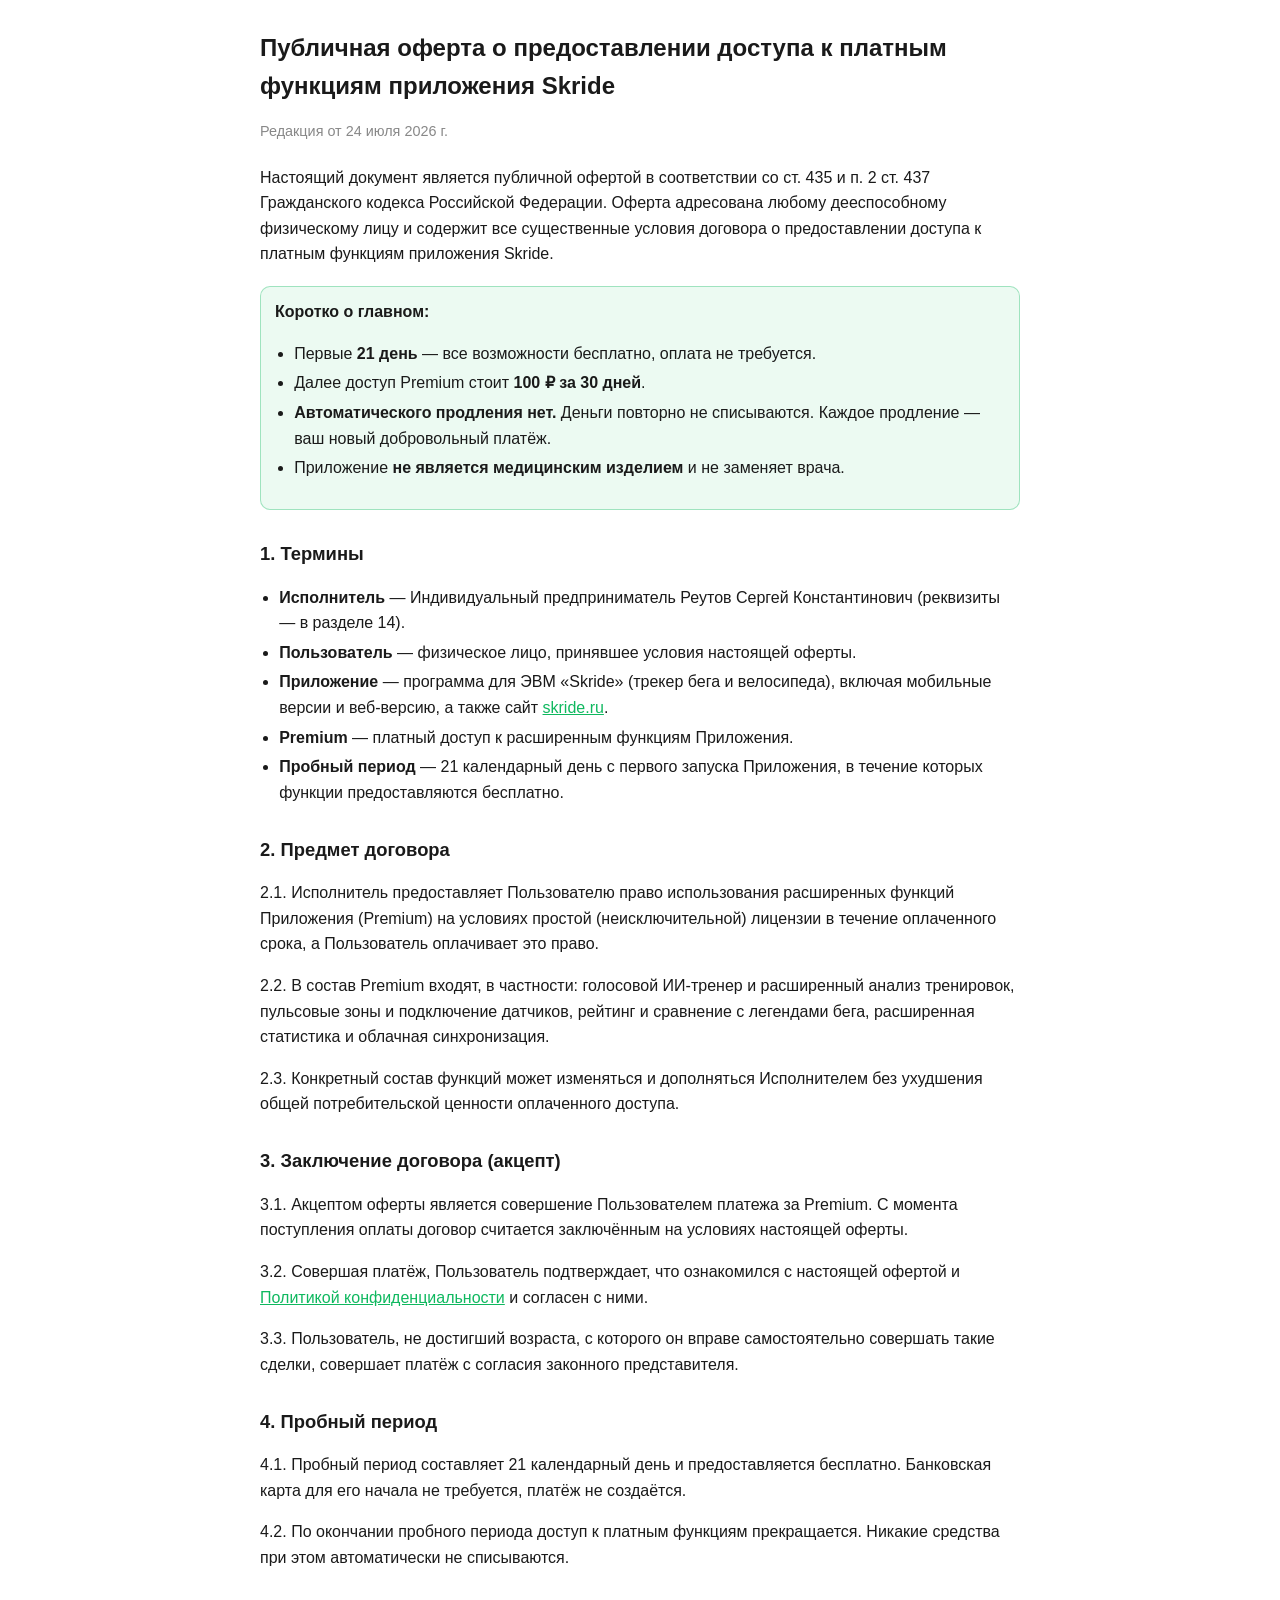
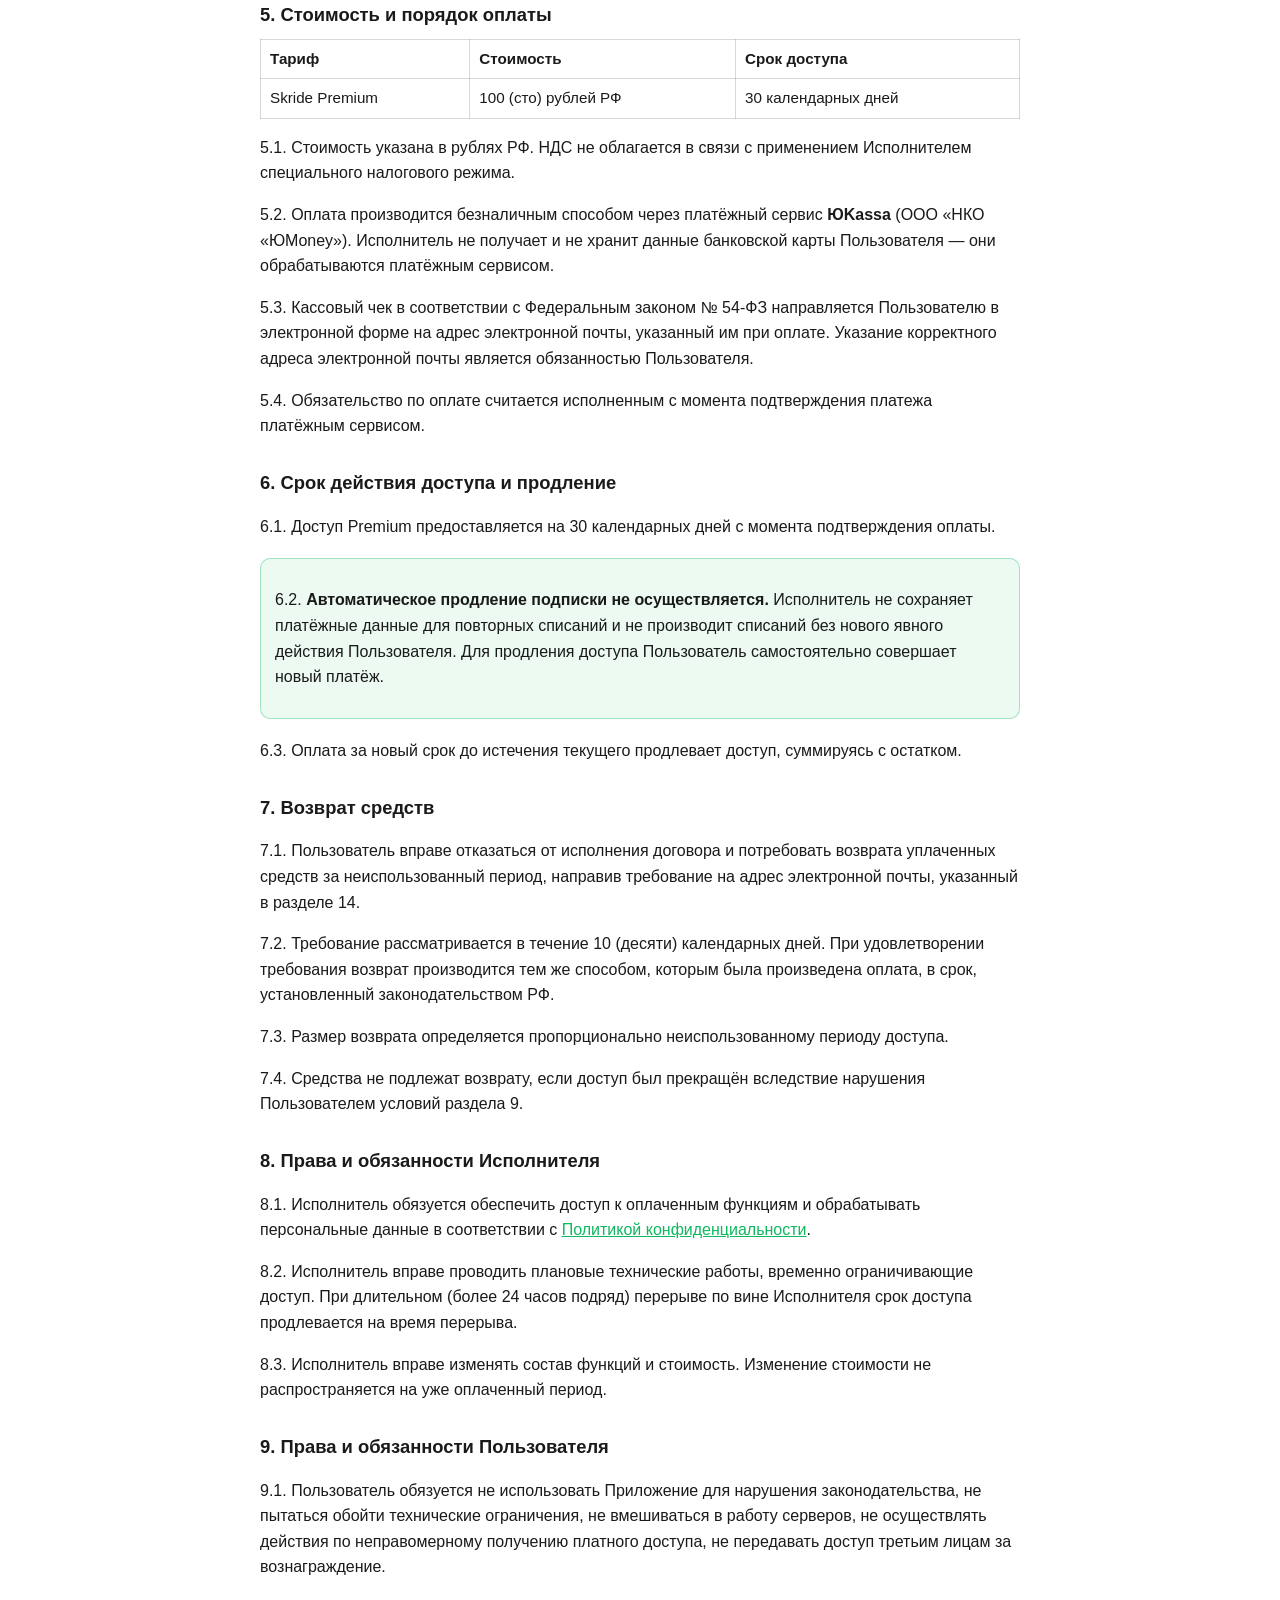
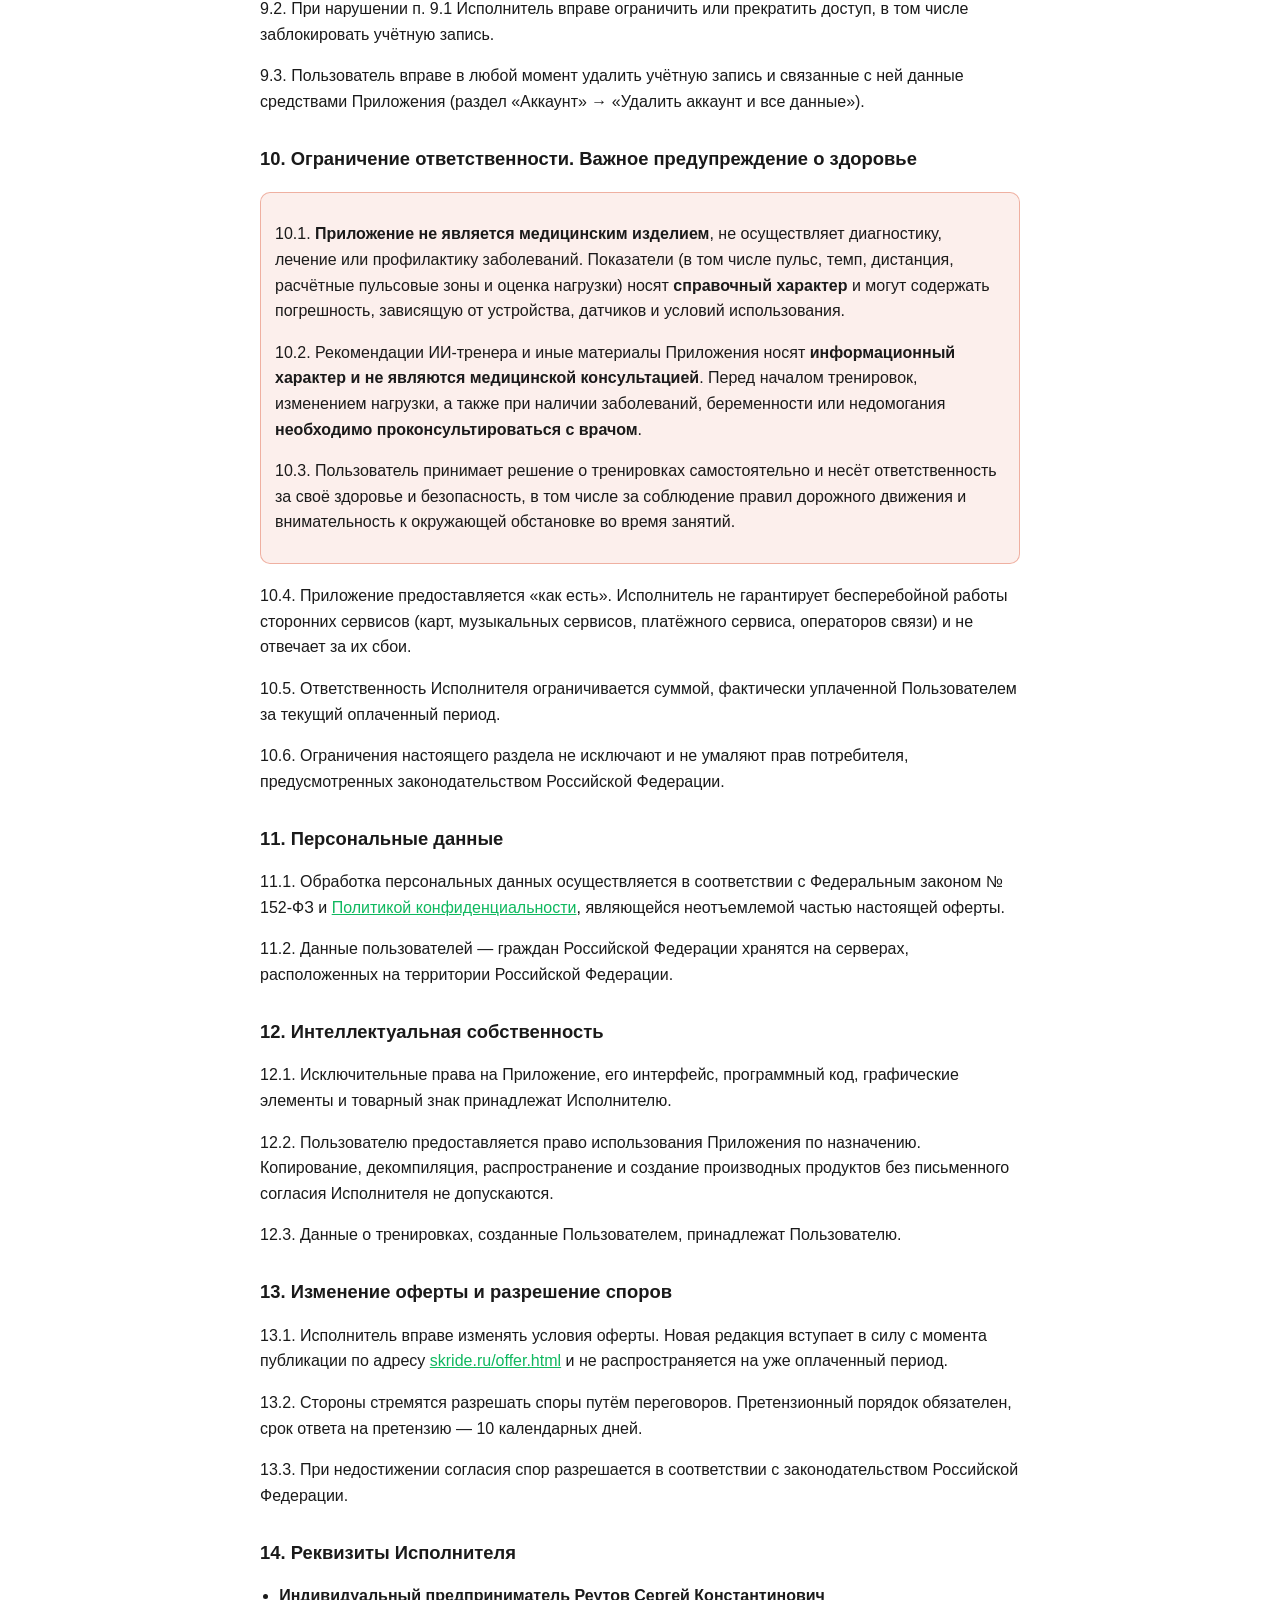
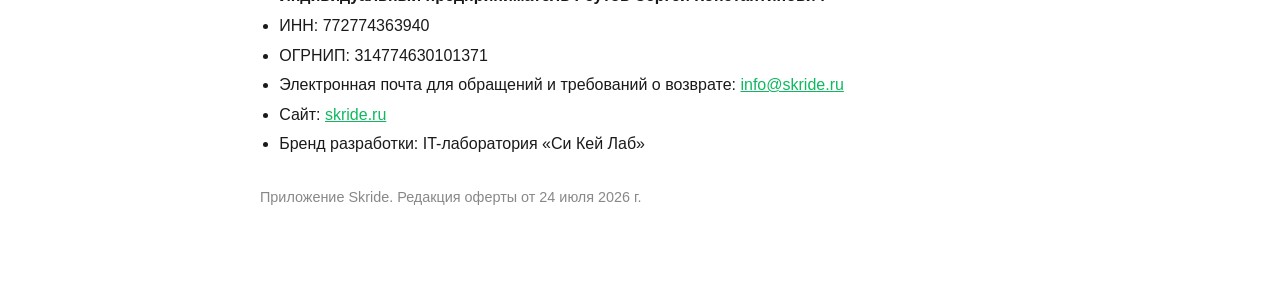
==== offer.html @ ae7ad34a "Публичная оферта на платный доступ Skride Premium (100 руб/30 дней, без автопродления, мед-дисклейме" ====
<!DOCTYPE html>
<html lang="ru">
<head>
<meta charset="utf-8">
<meta name="viewport" content="width=device-width, initial-scale=1">
<title>Публичная оферта — Skride</title>
<style>
  :root { color-scheme: light dark; }
  body{font-family:-apple-system,Segoe UI,Roboto,Helvetica,Arial,sans-serif;
       max-width:760px;margin:0 auto;padding:24px 18px 64px;line-height:1.6;
       color:#1a1a1a;background:#fff;}
  @media (prefers-color-scheme: dark){body{color:#e8e8e8;background:#141414;}}
  h1{font-size:1.5rem;margin:.2em 0 .1em;}
  h2{font-size:1.15rem;margin:1.6em 0 .3em;}
  .upd{color:#888;font-size:.9rem;margin-bottom:1.5em;}
  ul{padding-left:1.2em;}
  li{margin:.25em 0;}
  a{color:#0fb85f;}
  .box{background:rgba(15,184,95,.08);border:1px solid rgba(15,184,95,.35);
       border-radius:10px;padding:12px 14px;margin:1.2em 0;}
  .warn{background:rgba(214,58,20,.08);border-color:rgba(214,58,20,.35);}
  table{border-collapse:collapse;width:100%;margin:.6em 0;}
  td,th{border:1px solid rgba(127,127,127,.3);padding:7px 9px;text-align:left;font-size:.95rem;}
</style>
</head>
<body>

<h1>Публичная оферта о предоставлении доступа к платным функциям приложения Skride</h1>
<p class="upd">Редакция от 24 июля 2026 г.</p>

<p>Настоящий документ является публичной офертой в соответствии со ст. 435 и п. 2 ст. 437
Гражданского кодекса Российской Федерации. Оферта адресована любому дееспособному
физическому лицу и содержит все существенные условия договора о предоставлении доступа
к платным функциям приложения Skride.</p>

<div class="box">
<strong>Коротко о главном:</strong>
<ul>
  <li>Первые <strong>21 день</strong> — все возможности бесплатно, оплата не требуется.</li>
  <li>Далее доступ Premium стоит <strong>100 ₽ за 30 дней</strong>.</li>
  <li><strong>Автоматического продления нет.</strong> Деньги повторно не списываются.
      Каждое продление — ваш новый добровольный платёж.</li>
  <li>Приложение <strong>не является медицинским изделием</strong> и не заменяет врача.</li>
</ul>
</div>

<h2>1. Термины</h2>
<ul>
  <li><strong>Исполнитель</strong> — Индивидуальный предприниматель Реутов Сергей Константинович
      (реквизиты — в разделе 14).</li>
  <li><strong>Пользователь</strong> — физическое лицо, принявшее условия настоящей оферты.</li>
  <li><strong>Приложение</strong> — программа для ЭВМ «Skride» (трекер бега и велосипеда),
      включая мобильные версии и веб-версию, а также сайт
      <a href="https://skride.ru">skride.ru</a>.</li>
  <li><strong>Premium</strong> — платный доступ к расширенным функциям Приложения.</li>
  <li><strong>Пробный период</strong> — 21 календарный день с первого запуска Приложения,
      в течение которых функции предоставляются бесплатно.</li>
</ul>

<h2>2. Предмет договора</h2>
<p>2.1. Исполнитель предоставляет Пользователю право использования расширенных функций
Приложения (Premium) на условиях простой (неисключительной) лицензии в течение оплаченного
срока, а Пользователь оплачивает это право.</p>
<p>2.2. В состав Premium входят, в частности: голосовой ИИ-тренер и расширенный анализ
тренировок, пульсовые зоны и подключение датчиков, рейтинг и сравнение с легендами бега,
расширенная статистика и облачная синхронизация.</p>
<p>2.3. Конкретный состав функций может изменяться и дополняться Исполнителем без ухудшения
общей потребительской ценности оплаченного доступа.</p>

<h2>3. Заключение договора (акцепт)</h2>
<p>3.1. Акцептом оферты является совершение Пользователем платежа за Premium.
С момента поступления оплаты договор считается заключённым на условиях настоящей оферты.</p>
<p>3.2. Совершая платёж, Пользователь подтверждает, что ознакомился с настоящей офертой и
<a href="privacy.html">Политикой конфиденциальности</a> и согласен с ними.</p>
<p>3.3. Пользователь, не достигший возраста, с которого он вправе самостоятельно совершать
такие сделки, совершает платёж с согласия законного представителя.</p>

<h2>4. Пробный период</h2>
<p>4.1. Пробный период составляет 21 календарный день и предоставляется бесплатно.
Банковская карта для его начала не требуется, платёж не создаётся.</p>
<p>4.2. По окончании пробного периода доступ к платным функциям прекращается.
Никакие средства при этом автоматически не списываются.</p>

<h2>5. Стоимость и порядок оплаты</h2>
<table>
  <tr><th>Тариф</th><th>Стоимость</th><th>Срок доступа</th></tr>
  <tr><td>Skride Premium</td><td>100 (сто) рублей РФ</td><td>30 календарных дней</td></tr>
</table>
<p>5.1. Стоимость указана в рублях РФ. НДС не облагается в связи с применением Исполнителем
специального налогового режима.</p>
<p>5.2. Оплата производится безналичным способом через платёжный сервис
<strong>ЮKassa</strong> (ООО «НКО «ЮMoney»). Исполнитель не получает и не хранит данные
банковской карты Пользователя — они обрабатываются платёжным сервисом.</p>
<p>5.3. Кассовый чек в соответствии с Федеральным законом № 54-ФЗ направляется Пользователю
в электронной форме на адрес электронной почты, указанный им при оплате. Указание
корректного адреса электронной почты является обязанностью Пользователя.</p>
<p>5.4. Обязательство по оплате считается исполненным с момента подтверждения платежа
платёжным сервисом.</p>

<h2>6. Срок действия доступа и продление</h2>
<p>6.1. Доступ Premium предоставляется на 30 календарных дней с момента подтверждения оплаты.</p>
<div class="box">
<p>6.2. <strong>Автоматическое продление подписки не осуществляется.</strong> Исполнитель
не сохраняет платёжные данные для повторных списаний и не производит списаний без нового
явного действия Пользователя. Для продления доступа Пользователь самостоятельно совершает
новый платёж.</p>
</div>
<p>6.3. Оплата за новый срок до истечения текущего продлевает доступ, суммируясь с остатком.</p>

<h2>7. Возврат средств</h2>
<p>7.1. Пользователь вправе отказаться от исполнения договора и потребовать возврата
уплаченных средств за неиспользованный период, направив требование на адрес электронной
почты, указанный в разделе 14.</p>
<p>7.2. Требование рассматривается в течение 10 (десяти) календарных дней. При
удовлетворении требования возврат производится тем же способом, которым была произведена
оплата, в срок, установленный законодательством РФ.</p>
<p>7.3. Размер возврата определяется пропорционально неиспользованному периоду доступа.</p>
<p>7.4. Средства не подлежат возврату, если доступ был прекращён вследствие нарушения
Пользователем условий раздела 9.</p>

<h2>8. Права и обязанности Исполнителя</h2>
<p>8.1. Исполнитель обязуется обеспечить доступ к оплаченным функциям и обрабатывать
персональные данные в соответствии с
<a href="privacy.html">Политикой конфиденциальности</a>.</p>
<p>8.2. Исполнитель вправе проводить плановые технические работы, временно ограничивающие
доступ. При длительном (более 24 часов подряд) перерыве по вине Исполнителя срок доступа
продлевается на время перерыва.</p>
<p>8.3. Исполнитель вправе изменять состав функций и стоимость. Изменение стоимости не
распространяется на уже оплаченный период.</p>

<h2>9. Права и обязанности Пользователя</h2>
<p>9.1. Пользователь обязуется не использовать Приложение для нарушения законодательства,
не пытаться обойти технические ограничения, не вмешиваться в работу серверов, не
осуществлять действия по неправомерному получению платного доступа, не передавать доступ
третьим лицам за вознаграждение.</p>
<p>9.2. При нарушении п. 9.1 Исполнитель вправе ограничить или прекратить доступ,
в том числе заблокировать учётную запись.</p>
<p>9.3. Пользователь вправе в любой момент удалить учётную запись и связанные с ней данные
средствами Приложения (раздел «Аккаунт» → «Удалить аккаунт и все данные»).</p>

<h2>10. Ограничение ответственности. Важное предупреждение о здоровье</h2>
<div class="box warn">
<p>10.1. <strong>Приложение не является медицинским изделием</strong>, не осуществляет
диагностику, лечение или профилактику заболеваний. Показатели (в том числе пульс, темп,
дистанция, расчётные пульсовые зоны и оценка нагрузки) носят <strong>справочный
характер</strong> и могут содержать погрешность, зависящую от устройства, датчиков и
условий использования.</p>
<p>10.2. Рекомендации ИИ-тренера и иные материалы Приложения носят
<strong>информационный характер и не являются медицинской консультацией</strong>.
Перед началом тренировок, изменением нагрузки, а также при наличии заболеваний,
беременности или недомогания <strong>необходимо проконсультироваться с врачом</strong>.</p>
<p>10.3. Пользователь принимает решение о тренировках самостоятельно и несёт
ответственность за своё здоровье и безопасность, в том числе за соблюдение правил
дорожного движения и внимательность к окружающей обстановке во время занятий.</p>
</div>
<p>10.4. Приложение предоставляется «как есть». Исполнитель не гарантирует бесперебойной
работы сторонних сервисов (карт, музыкальных сервисов, платёжного сервиса, операторов
связи) и не отвечает за их сбои.</p>
<p>10.5. Ответственность Исполнителя ограничивается суммой, фактически уплаченной
Пользователем за текущий оплаченный период.</p>
<p>10.6. Ограничения настоящего раздела не исключают и не умаляют прав потребителя,
предусмотренных законодательством Российской Федерации.</p>

<h2>11. Персональные данные</h2>
<p>11.1. Обработка персональных данных осуществляется в соответствии с Федеральным законом
№ 152-ФЗ и <a href="privacy.html">Политикой конфиденциальности</a>, являющейся неотъемлемой
частью настоящей оферты.</p>
<p>11.2. Данные пользователей — граждан Российской Федерации хранятся на серверах,
расположенных на территории Российской Федерации.</p>

<h2>12. Интеллектуальная собственность</h2>
<p>12.1. Исключительные права на Приложение, его интерфейс, программный код, графические
элементы и товарный знак принадлежат Исполнителю.</p>
<p>12.2. Пользователю предоставляется право использования Приложения по назначению.
Копирование, декомпиляция, распространение и создание производных продуктов без
письменного согласия Исполнителя не допускаются.</p>
<p>12.3. Данные о тренировках, созданные Пользователем, принадлежат Пользователю.</p>

<h2>13. Изменение оферты и разрешение споров</h2>
<p>13.1. Исполнитель вправе изменять условия оферты. Новая редакция вступает в силу с
момента публикации по адресу <a href="https://skride.ru/offer.html">skride.ru/offer.html</a>
и не распространяется на уже оплаченный период.</p>
<p>13.2. Стороны стремятся разрешать споры путём переговоров. Претензионный порядок
обязателен, срок ответа на претензию — 10 календарных дней.</p>
<p>13.3. При недостижении согласия спор разрешается в соответствии с законодательством
Российской Федерации.</p>

<h2>14. Реквизиты Исполнителя</h2>
<ul>
  <li><strong>Индивидуальный предприниматель Реутов Сергей Константинович</strong></li>
  <li>ИНН: 772774363940</li>
  <li>ОГРНИП: 314774630101371</li>
  <li>Электронная почта для обращений и требований о возврате:
      <a href="mailto:info@skride.ru">info@skride.ru</a></li>
  <li>Сайт: <a href="https://skride.ru">skride.ru</a></li>
  <li>Бренд разработки: IT-лаборатория «Си Кей Лаб»</li>
</ul>

<p class="upd" style="margin-top:2em">Приложение Skride. Редакция оферты от 24 июля 2026 г.</p>

</body>
</html>
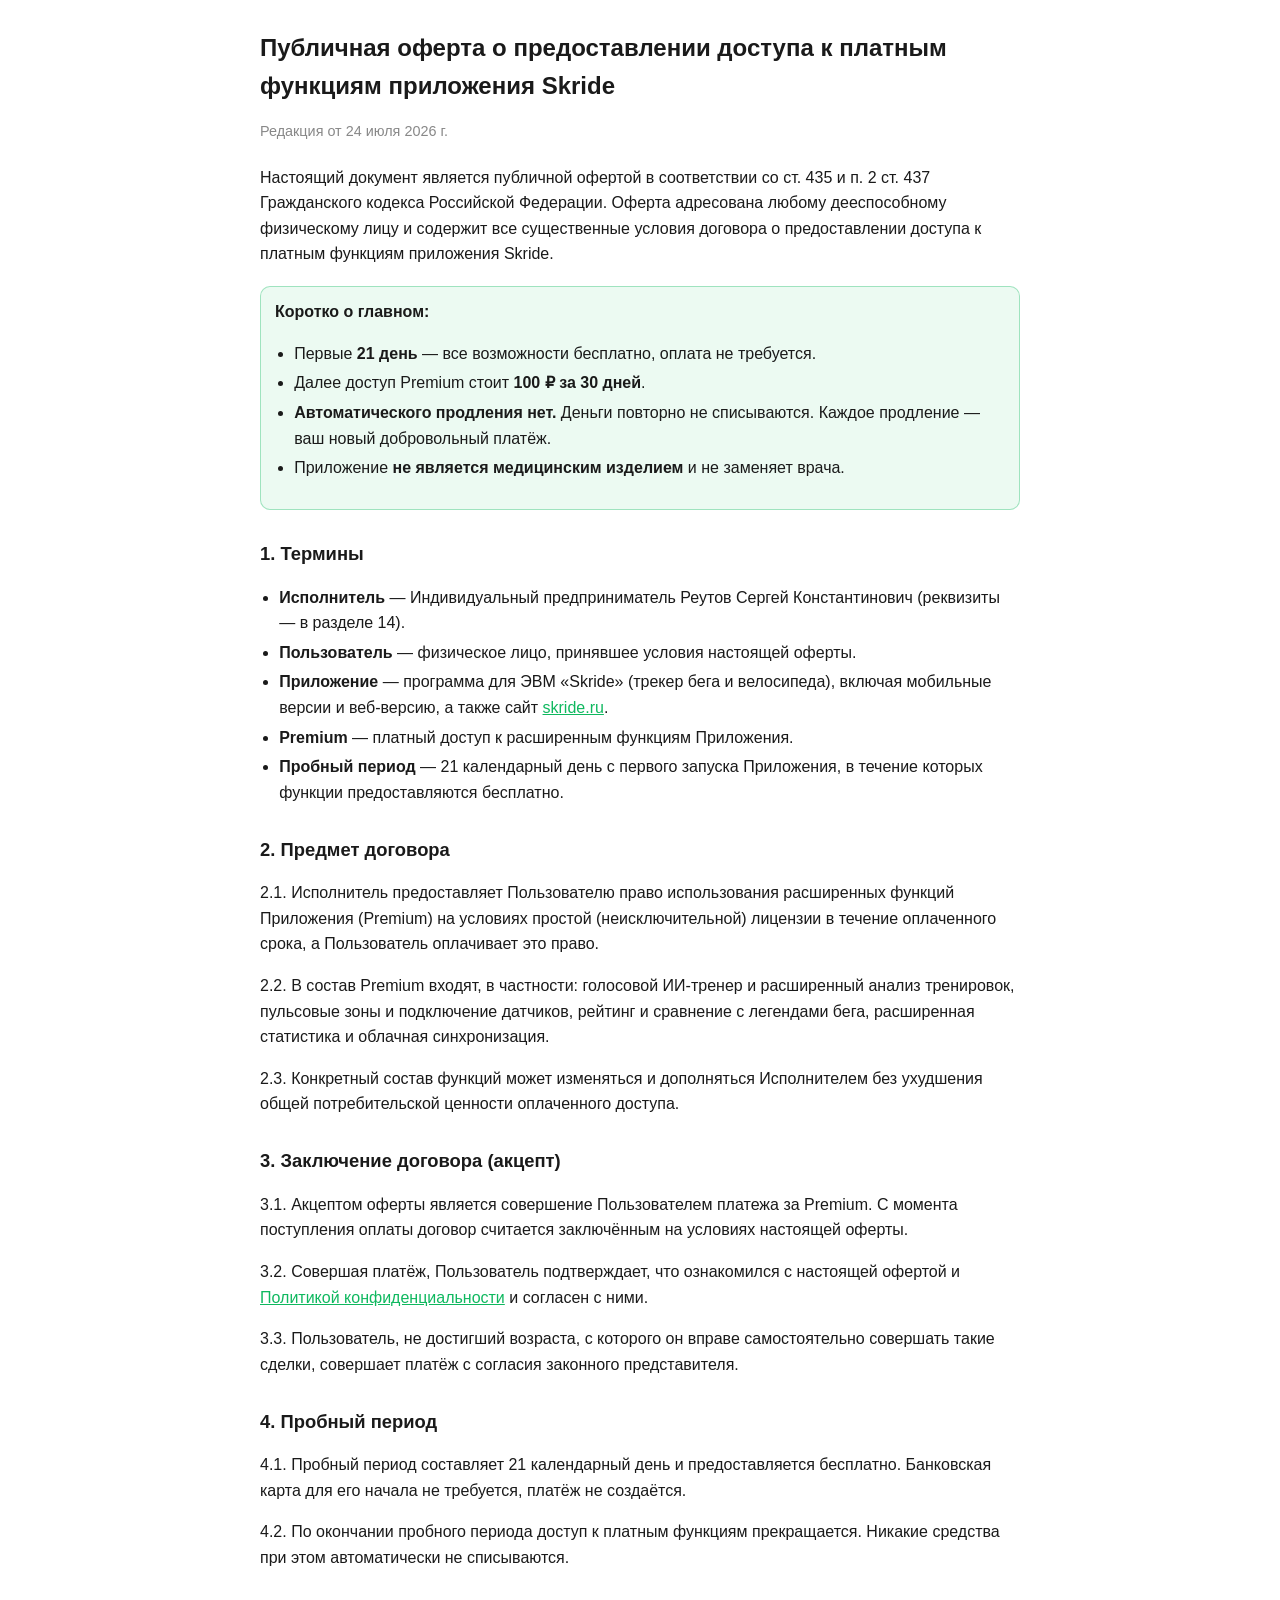
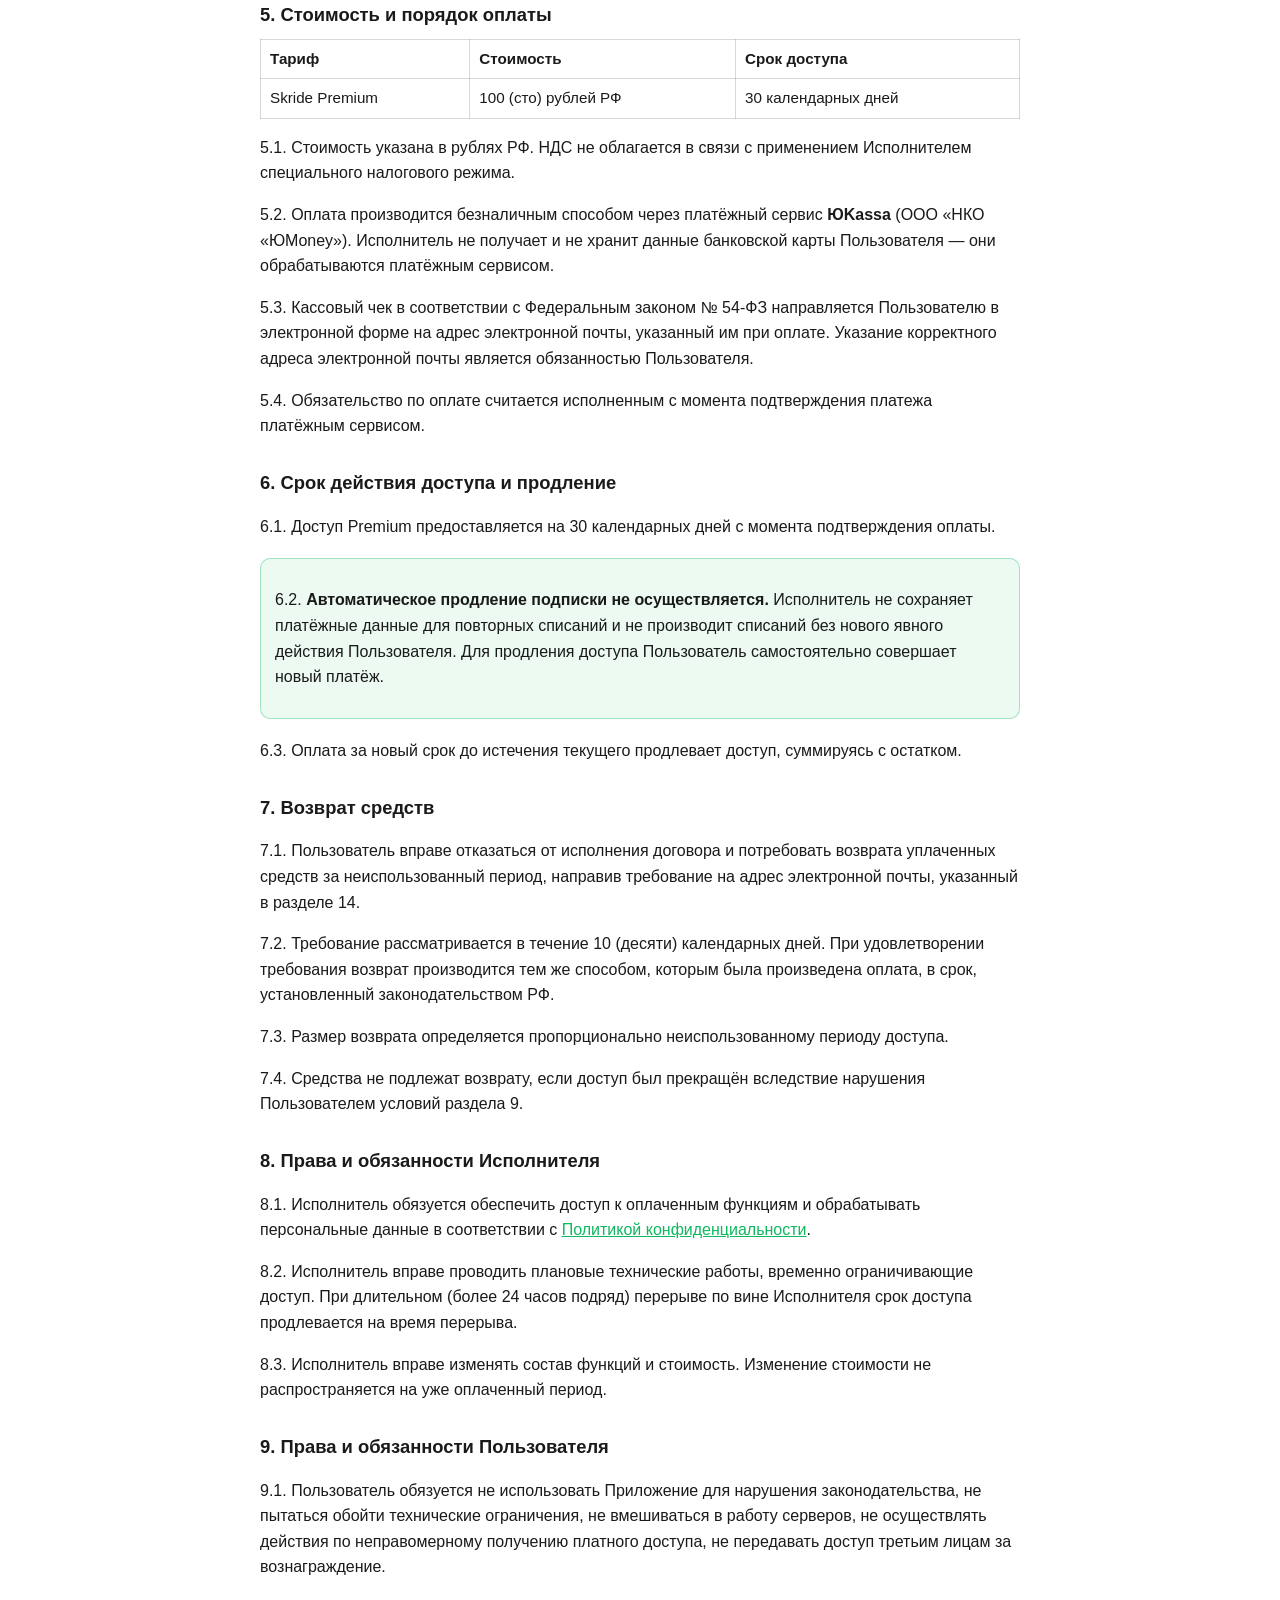
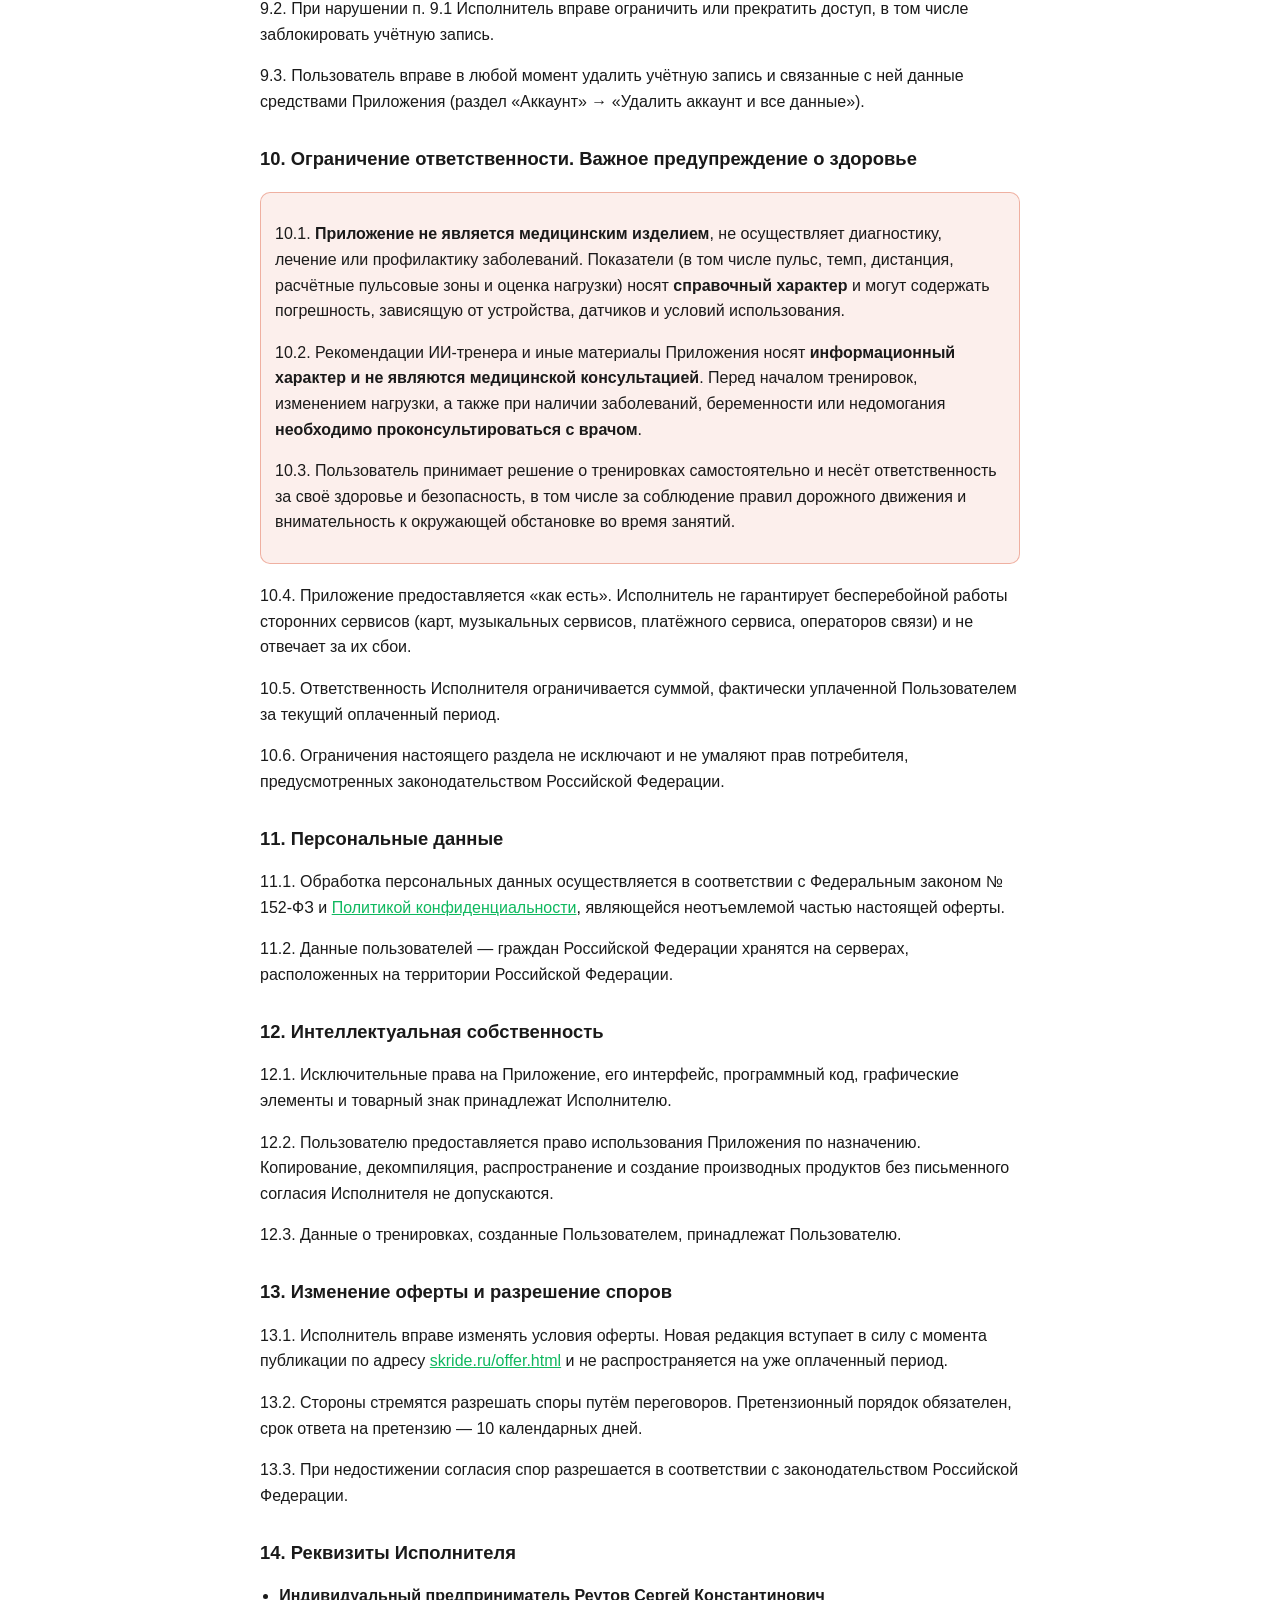
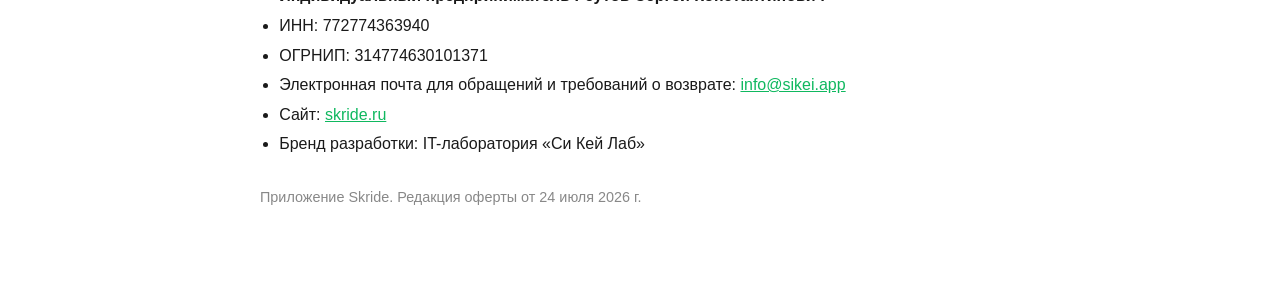
==== commit bdc357a3: "Единая контактная почта info@sikei.app во всех документах и приложении (было 3 разных) Co-Authored-B" ====
--- a/offer.html
+++ b/offer.html
@@ -191,7 +191,7 @@
   <li>ИНН: 772774363940</li>
   <li>ОГРНИП: 314774630101371</li>
   <li>Электронная почта для обращений и требований о возврате:
-      <a href="mailto:info@skride.ru">info@skride.ru</a></li>
+      <a href="mailto:info@sikei.app">info@sikei.app</a></li>
   <li>Сайт: <a href="https://skride.ru">skride.ru</a></li>
   <li>Бренд разработки: IT-лаборатория «Си Кей Лаб»</li>
 </ul>
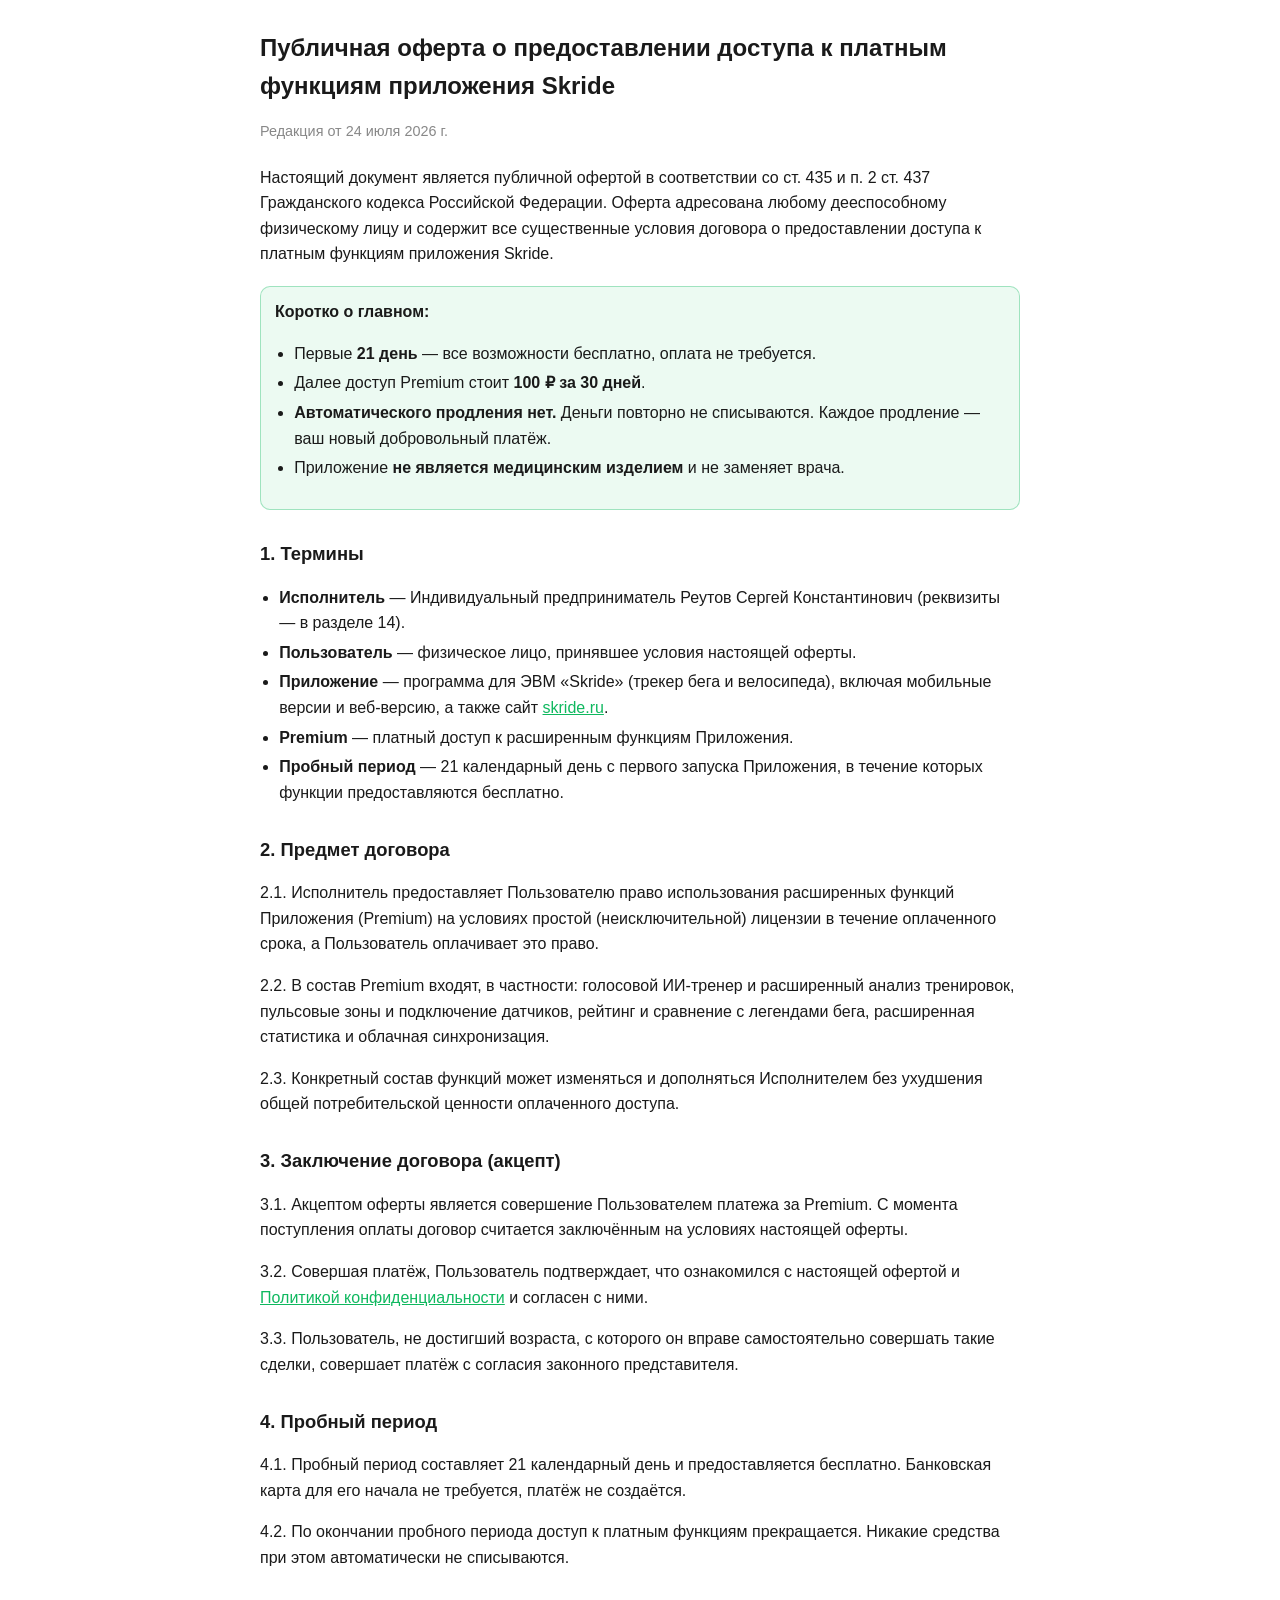
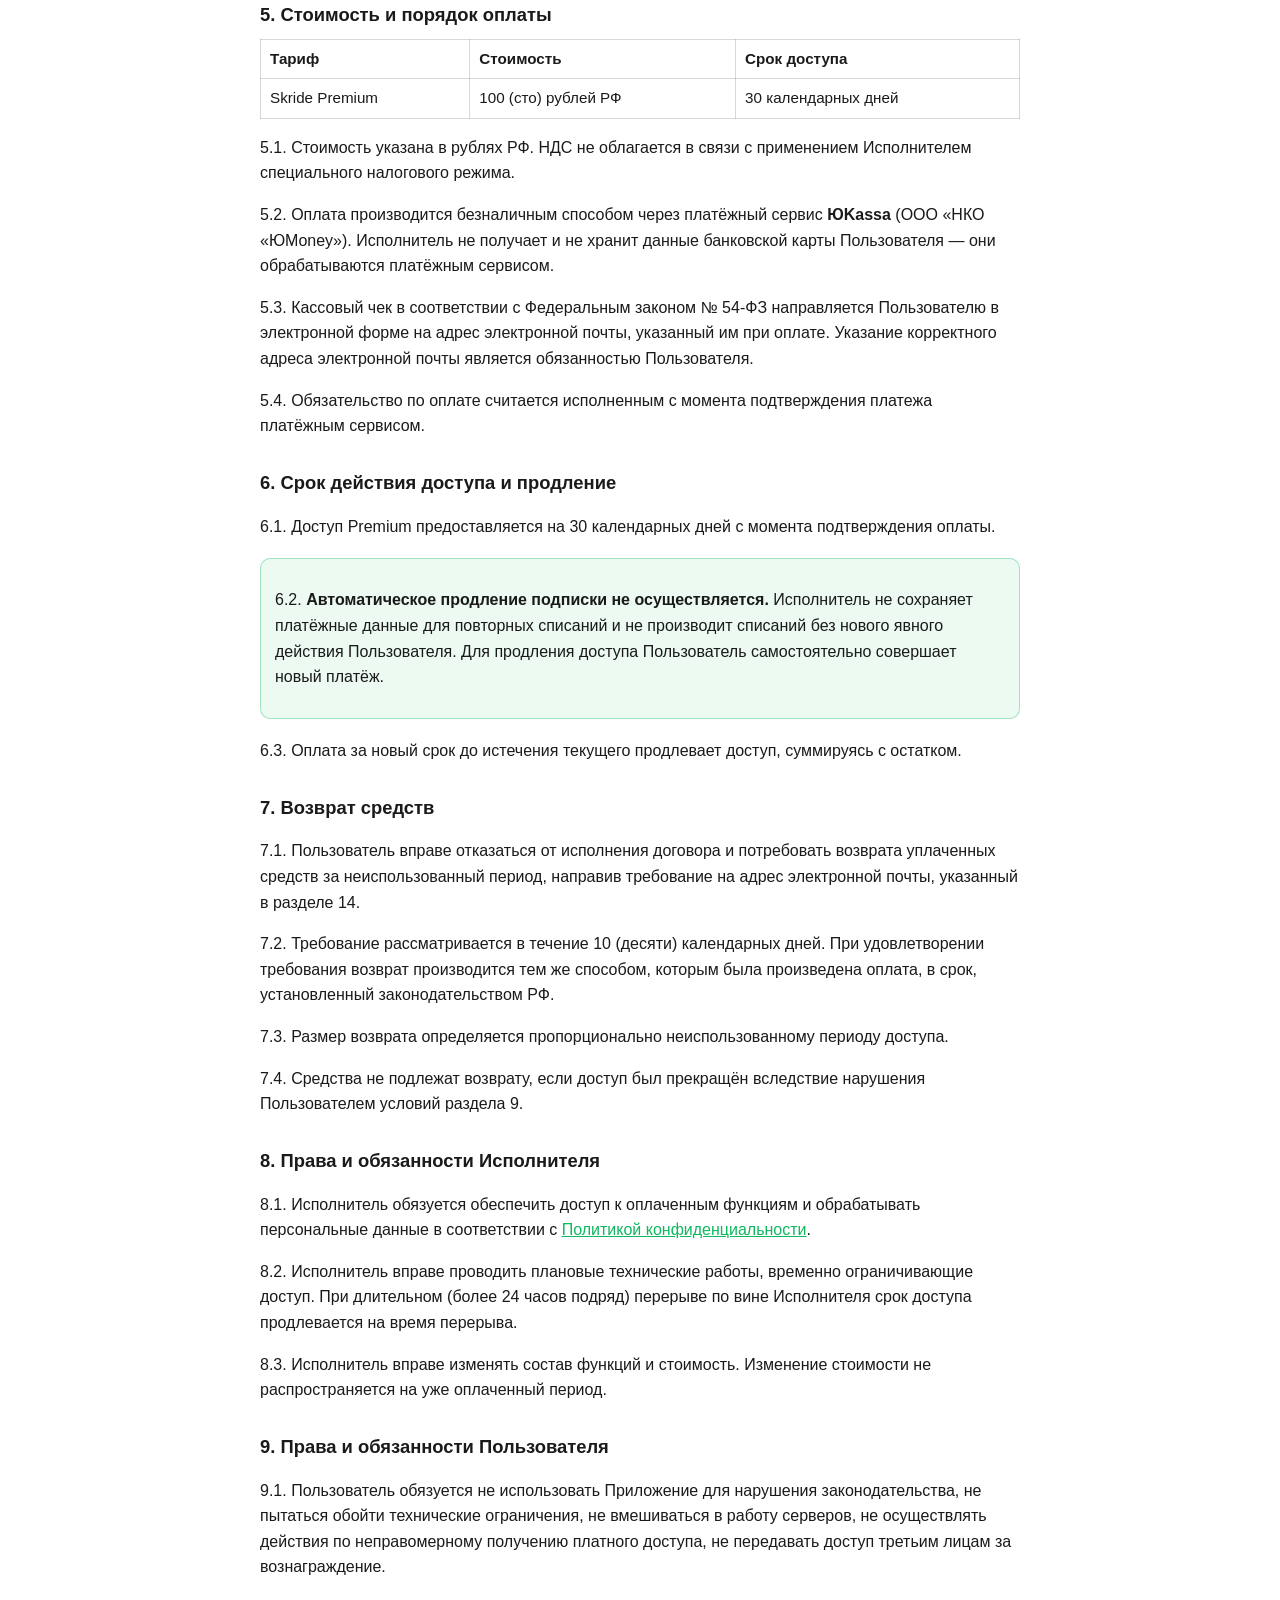
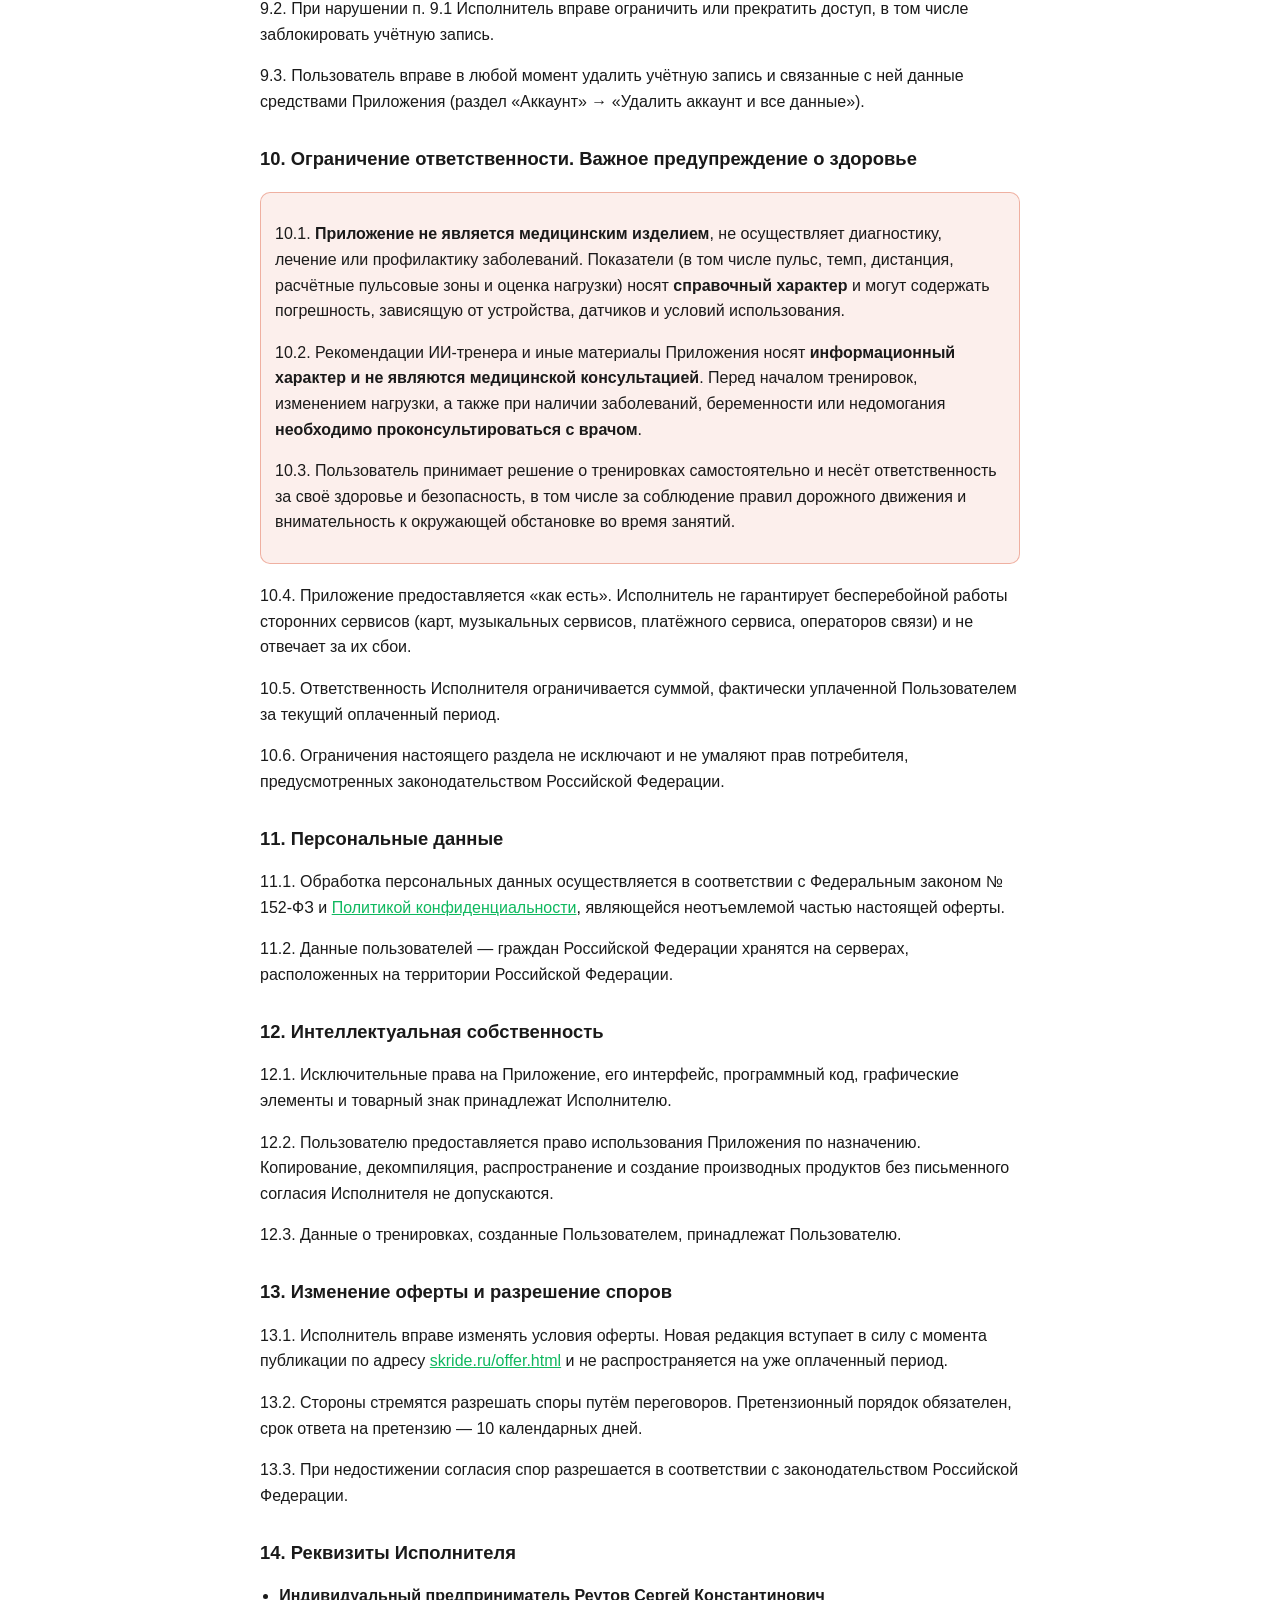
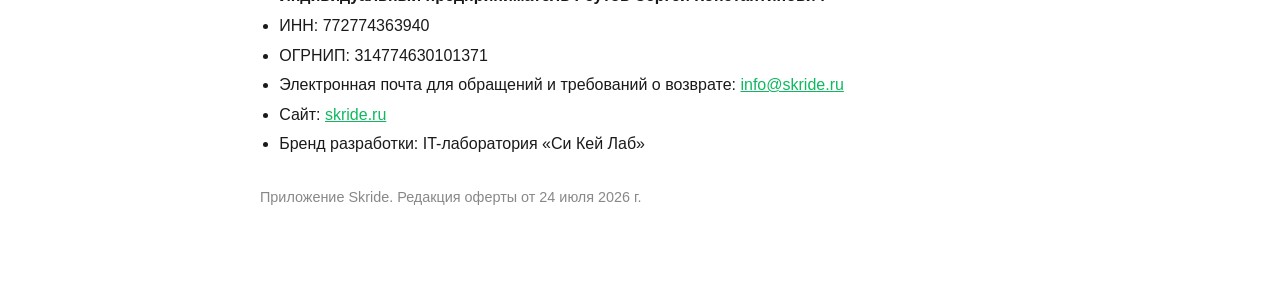
==== commit 8430a0ff: "Единая контактная почта info@skride.ru везде (приложение) Co-Authored-By: Claude Opus 4.8 <noreply@a" ====
--- a/offer.html
+++ b/offer.html
@@ -191,7 +191,7 @@
   <li>ИНН: 772774363940</li>
   <li>ОГРНИП: 314774630101371</li>
   <li>Электронная почта для обращений и требований о возврате:
-      <a href="mailto:info@sikei.app">info@sikei.app</a></li>
+      <a href="mailto:info@skride.ru">info@skride.ru</a></li>
   <li>Сайт: <a href="https://skride.ru">skride.ru</a></li>
   <li>Бренд разработки: IT-лаборатория «Си Кей Лаб»</li>
 </ul>
